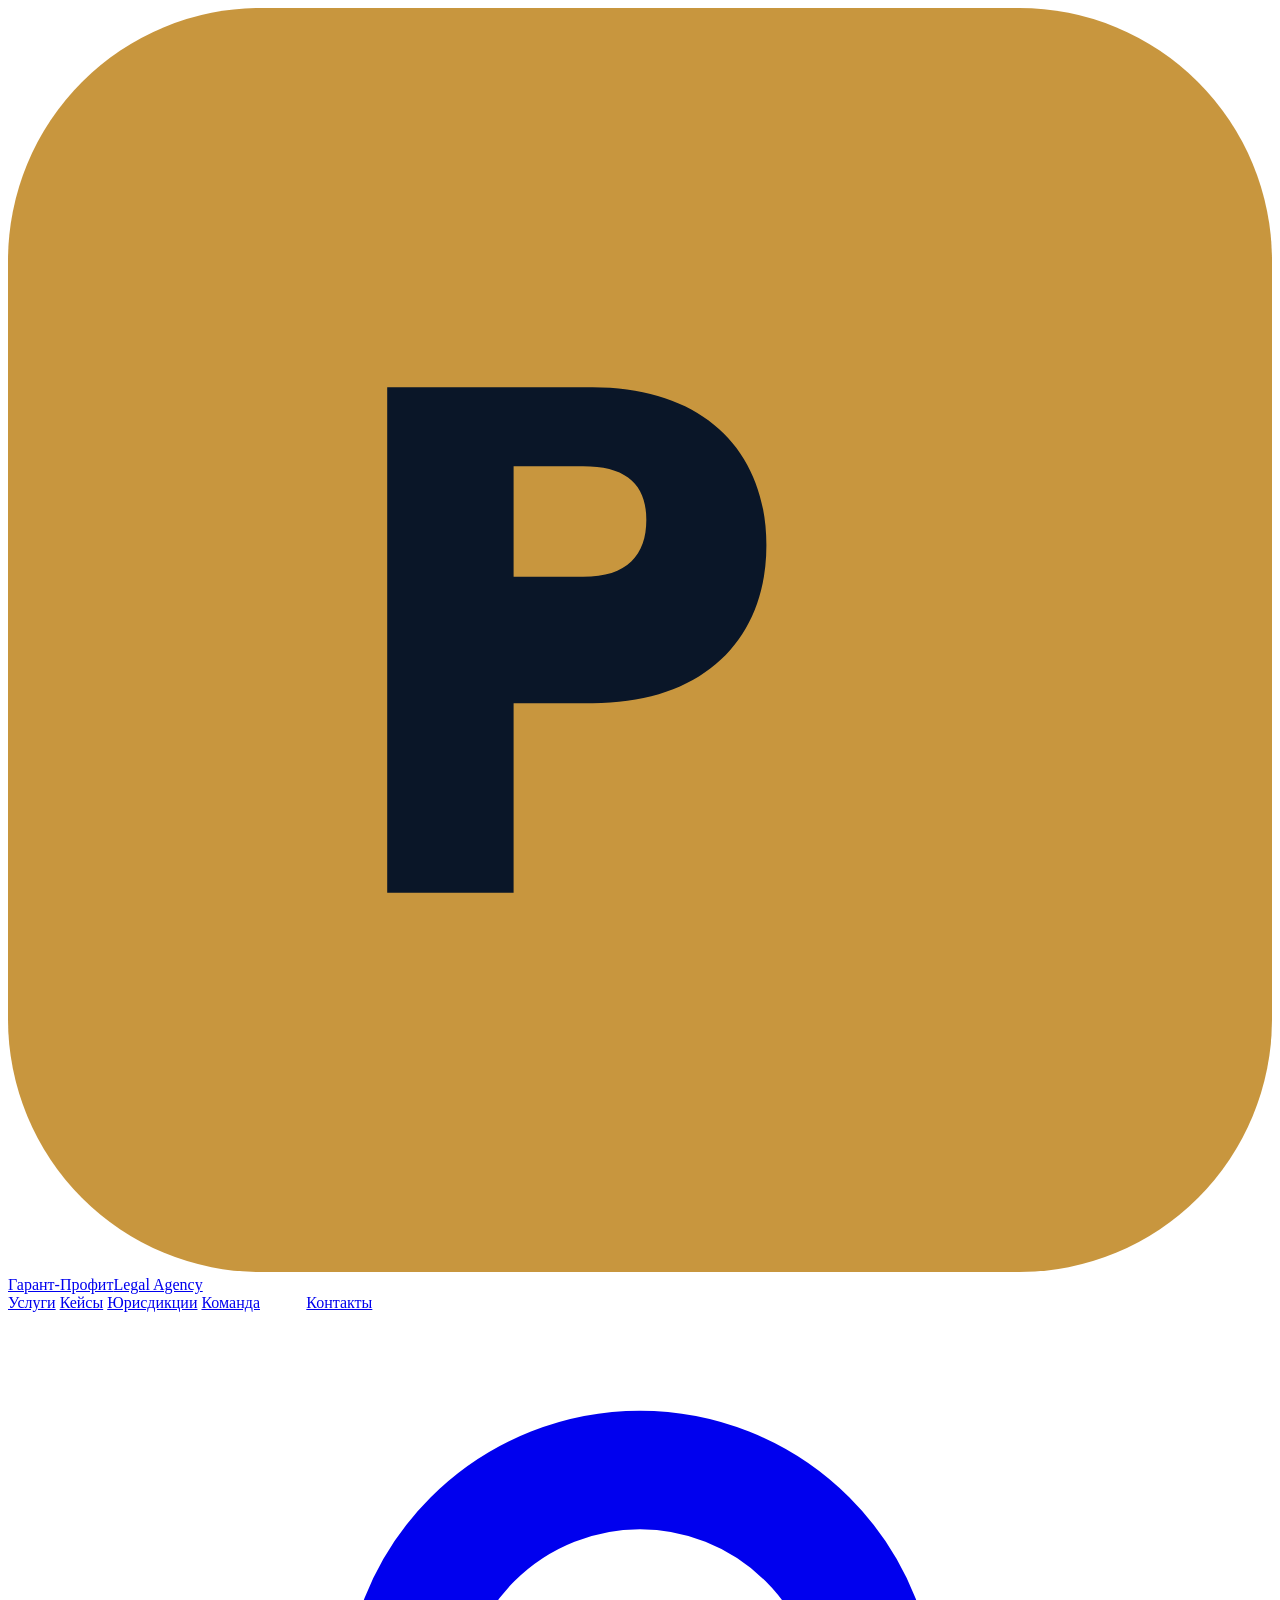
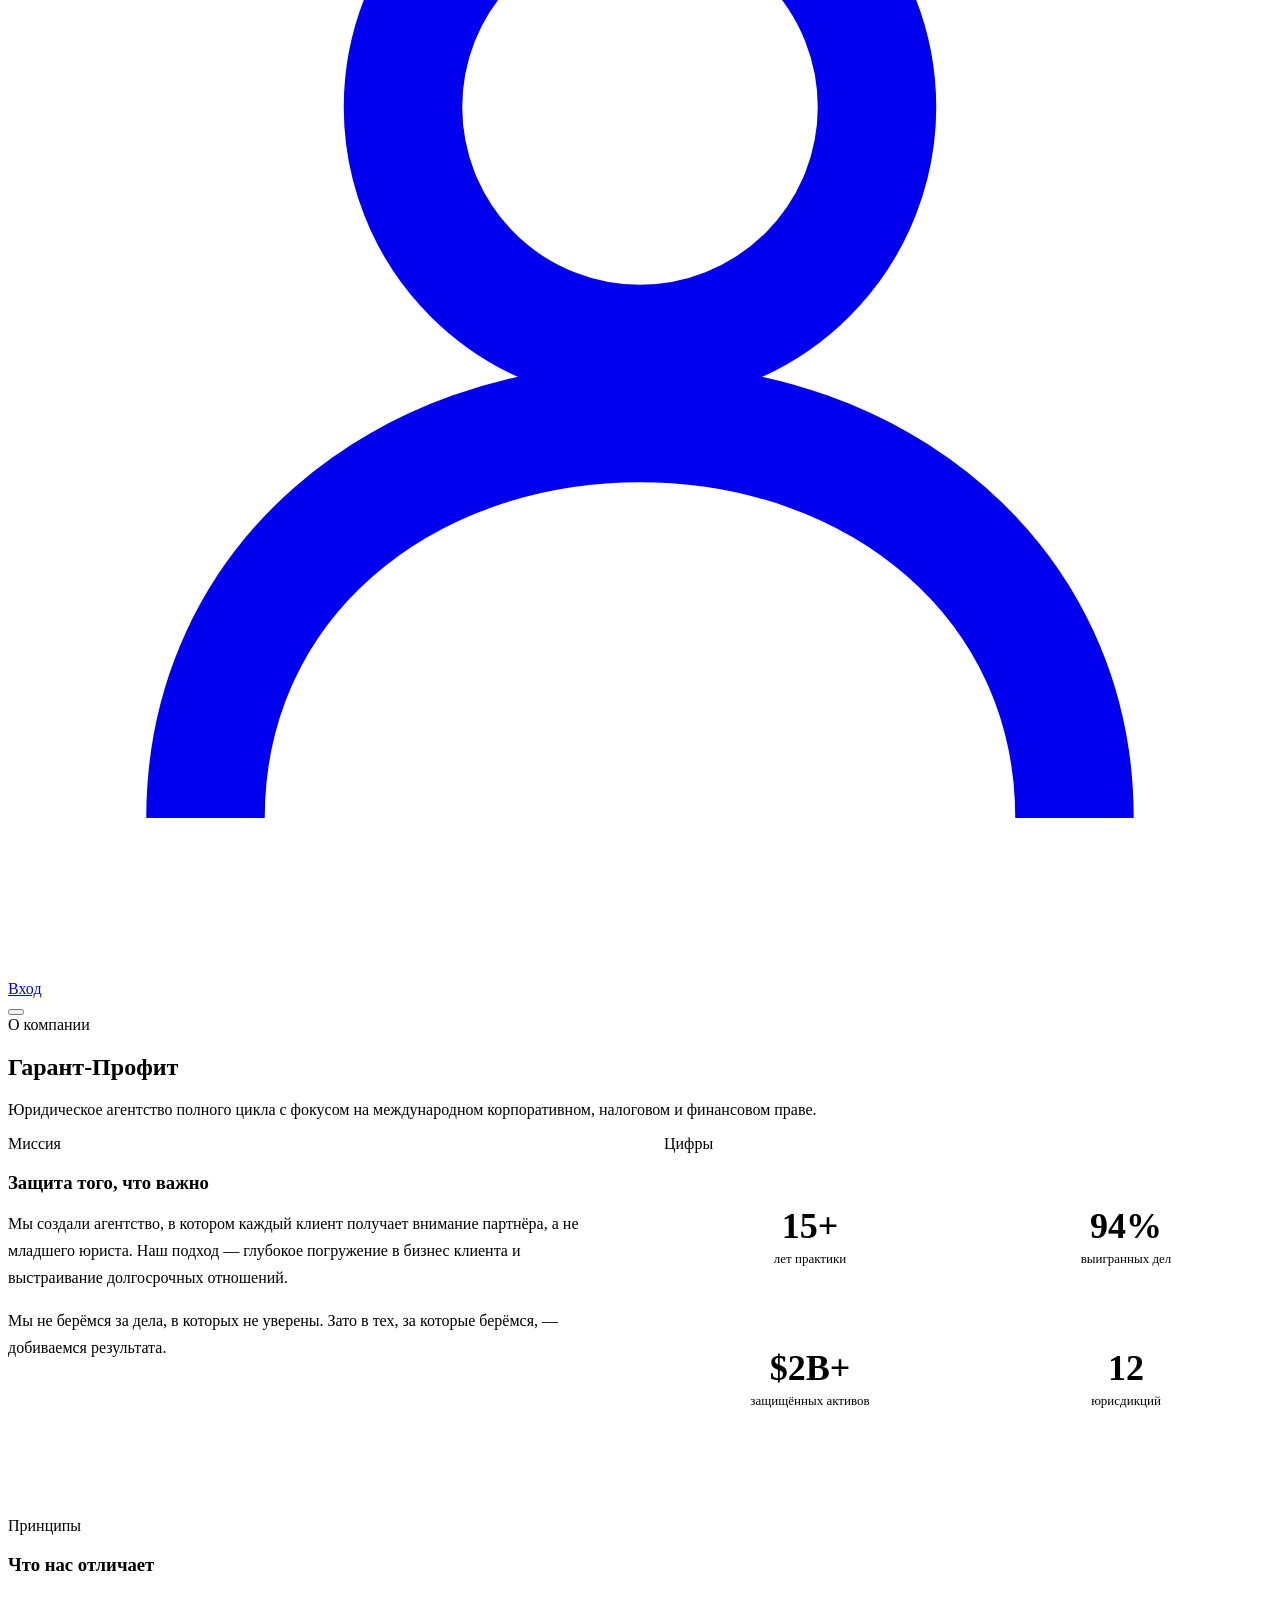
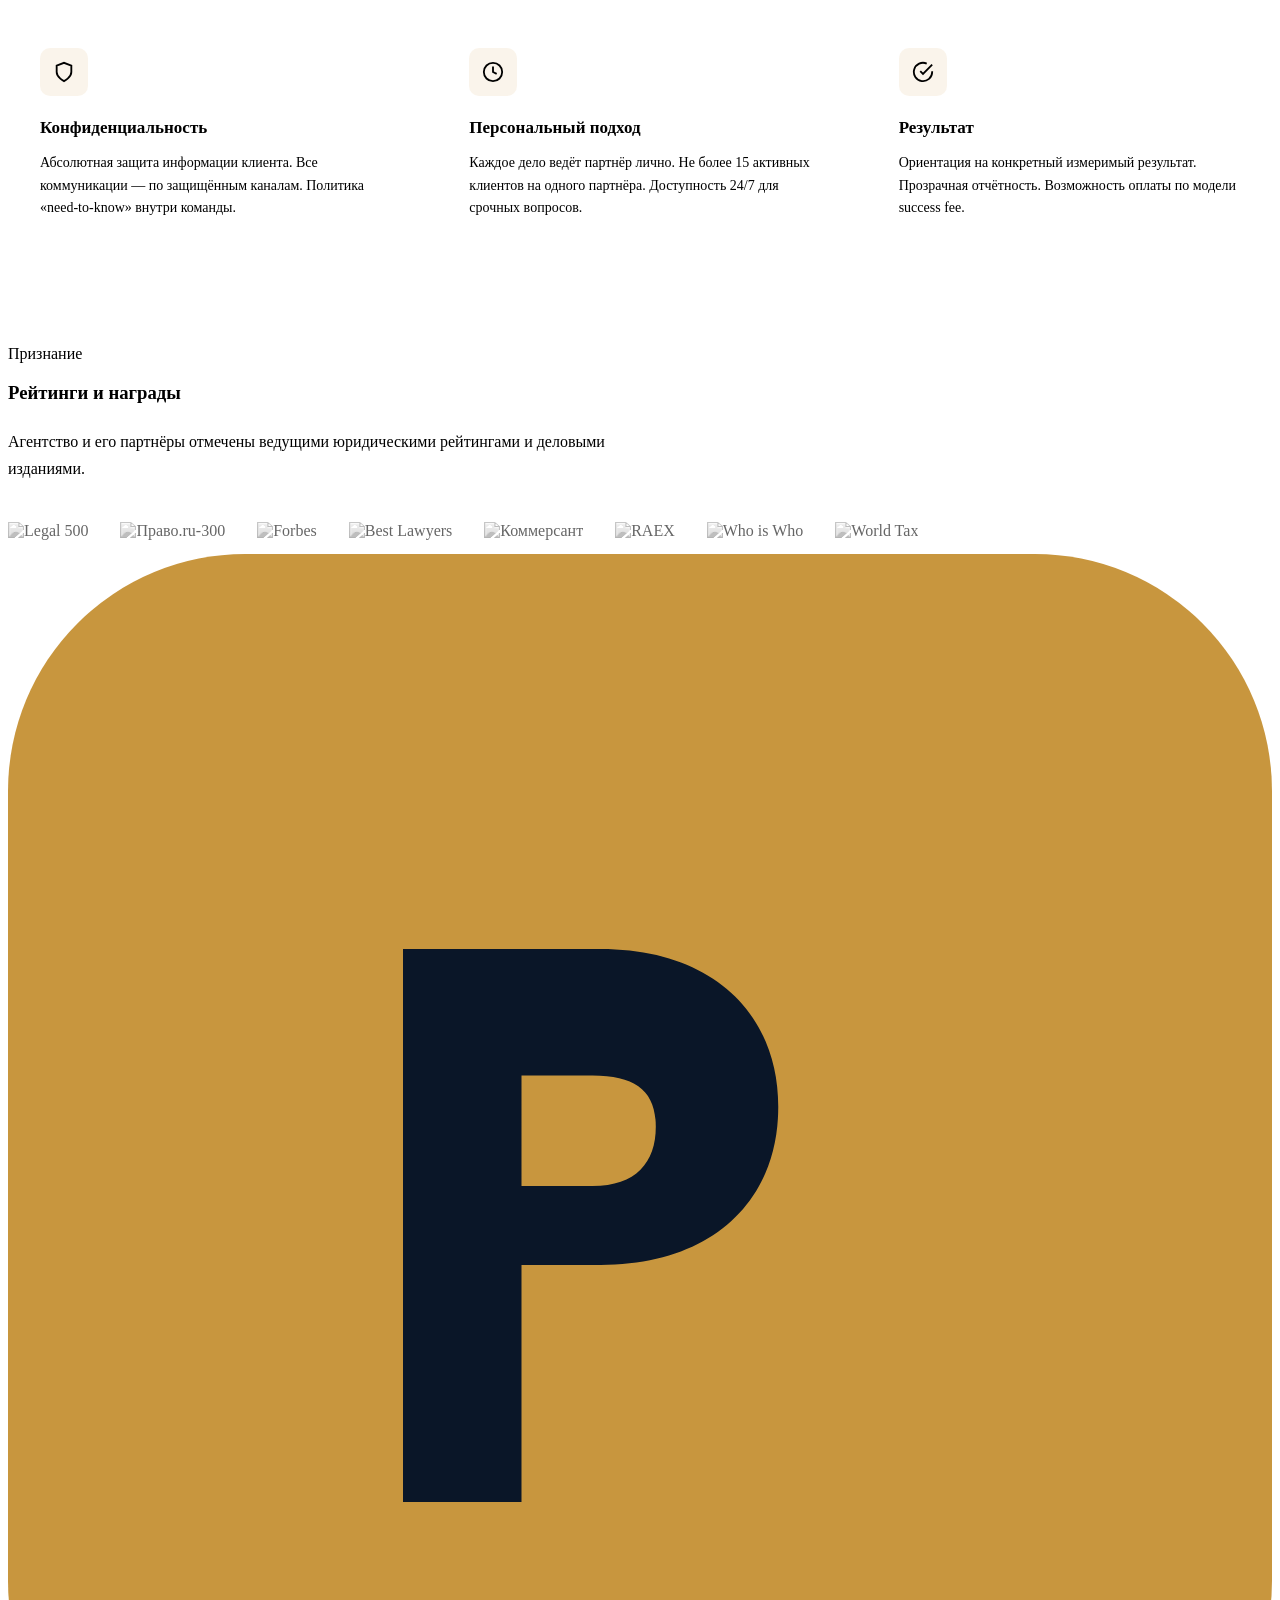
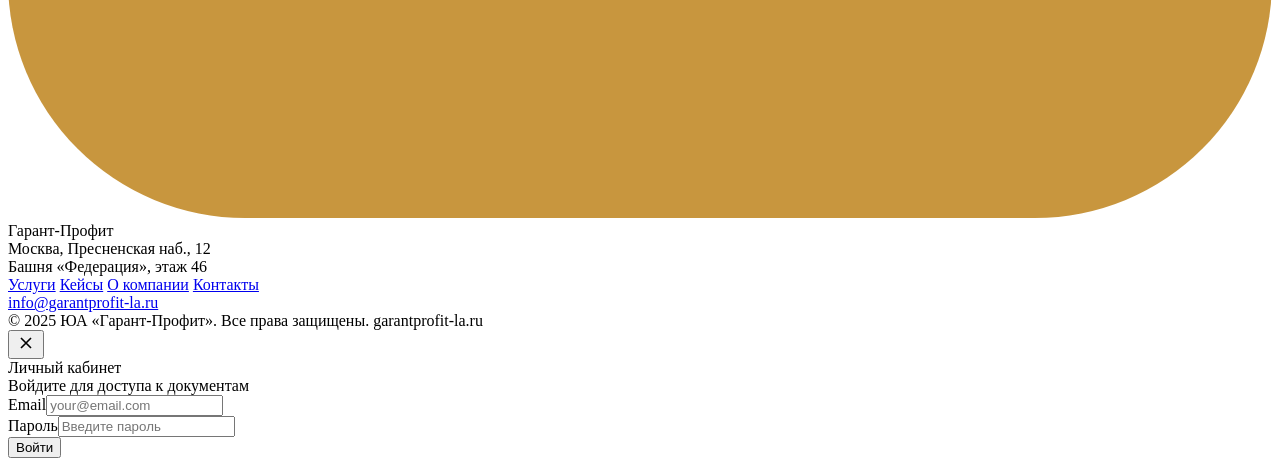
==== about.html @ 9d7a1194 "Add 7 website pages for Garant-Profit legal agency - home.html: landing page with hero, services, ca" ====
<!DOCTYPE html>
<html lang="ru">
<head>
<meta charset="UTF-8">
<meta name="viewport" content="width=device-width, initial-scale=1.0">
<title>О компании — Гарант-Профит</title>
<link rel="stylesheet" href="css/style.css">
</head>
<body>

<!-- ═══ NAVBAR ═══ -->
<nav class="navbar">
  <div class="navbar__inner">
    <a href="home.html" class="navbar__logo">
      <svg viewBox="0 0 40 40" fill="none"><rect width="40" height="40" rx="8" fill="#C8963E"/><path d="M12 28V12h6.5c3.5 0 5.5 2 5.5 5s-2 5-5.5 5H16v6h-4zm4-10h2.2c1.4 0 2-0.7 2-1.8s-0.6-1.7-2-1.7H16v3.5z" fill="#0A1628"/></svg>
      <span class="navbar__logo-text">Гарант-Профит<span class="navbar__logo-sub">Legal Agency</span></span>
    </a>
    <div class="navbar__menu">
      <a href="services.html" class="navbar__link">Услуги</a>
      <a href="cases.html" class="navbar__link">Кейсы</a>
      <a href="jurisdictions.html" class="navbar__link">Юрисдикции</a>
      <a href="team.html" class="navbar__link">Команда</a>
      <a href="about.html" class="navbar__link" style="color:#fff">О нас</a>
      <a href="contacts.html" class="navbar__link">Контакты</a>
    </div>
    <div class="navbar__actions">
      <a href="#" class="navbar__login"><svg viewBox="0 0 16 16" fill="none" stroke="currentColor" stroke-width="1.5"><circle cx="8" cy="5" r="3"/><path d="M2.5 14c0-3 2.5-5 5.5-5s5.5 2 5.5 5"/></svg>Вход</a>
    </div>
    <button class="navbar__burger" aria-label="Меню"><span></span><span></span><span></span></button>
  </div>
</nav>

<!-- ═══ PAGE HEADER ═══ -->
<section class="page-header">
  <div class="container">
    <div class="section__subtitle" style="color:var(--gold)">О компании</div>
    <h1>Гарант-Профит</h1>
    <p class="page-header__desc">Юридическое агентство полного цикла с фокусом на международном корпоративном, налоговом и финансовом праве.</p>
  </div>
</section>

<!-- ═══ ABOUT ═══ -->
<section class="section">
  <div class="container">

    <!-- Mission -->
    <div style="display:grid; grid-template-columns:1fr 1fr; gap:48px; margin-bottom:80px;">
      <div>
        <div class="section__subtitle">Миссия</div>
        <h3 style="margin-bottom:16px">Защита того, что важно</h3>
        <p style="color:var(--warm-gray); line-height:1.7; margin-bottom:16px">Мы создали агентство, в котором каждый клиент получает внимание партнёра, а не младшего юриста. Наш подход — глубокое погружение в бизнес клиента и выстраивание долгосрочных отношений.</p>
        <p style="color:var(--warm-gray); line-height:1.7">Мы не берёмся за дела, в которых не уверены. Зато в тех, за которые берёмся, — добиваемся результата.</p>
      </div>
      <div>
        <div class="section__subtitle">Цифры</div>
        <div style="display:grid; grid-template-columns:1fr 1fr; gap:24px; margin-top:24px;">
          <div style="background:var(--white); border:1px solid var(--light-gray); border-radius:12px; padding:28px; text-align:center;">
            <div style="font-size:36px; font-weight:600; color:var(--gold); margin-bottom:4px;">15+</div>
            <div style="font-size:13px; color:var(--warm-gray);">лет практики</div>
          </div>
          <div style="background:var(--white); border:1px solid var(--light-gray); border-radius:12px; padding:28px; text-align:center;">
            <div style="font-size:36px; font-weight:600; color:var(--gold); margin-bottom:4px;">94%</div>
            <div style="font-size:13px; color:var(--warm-gray);">выигранных дел</div>
          </div>
          <div style="background:var(--white); border:1px solid var(--light-gray); border-radius:12px; padding:28px; text-align:center;">
            <div style="font-size:36px; font-weight:600; color:var(--gold); margin-bottom:4px;">$2B+</div>
            <div style="font-size:13px; color:var(--warm-gray);">защищённых активов</div>
          </div>
          <div style="background:var(--white); border:1px solid var(--light-gray); border-radius:12px; padding:28px; text-align:center;">
            <div style="font-size:36px; font-weight:600; color:var(--gold); margin-bottom:4px;">12</div>
            <div style="font-size:13px; color:var(--warm-gray);">юрисдикций</div>
          </div>
        </div>
      </div>
    </div>

    <!-- Values -->
    <div style="margin-bottom:80px;">
      <div class="section__subtitle">Принципы</div>
      <h3 style="margin-bottom:40px">Что нас отличает</h3>
      <div style="display:grid; grid-template-columns:repeat(3,1fr); gap:24px;">
        <div style="background:var(--white); border:1px solid var(--light-gray); border-radius:12px; padding:32px;">
          <div style="width:48px; height:48px; background:rgba(200,150,62,.1); border-radius:10px; display:flex; align-items:center; justify-content:center; margin-bottom:20px; color:var(--gold);">
            <svg width="22" height="22" viewBox="0 0 24 24" fill="none" stroke="currentColor" stroke-width="2"><path d="M12 22s8-4 8-10V5l-8-3-8 3v7c0 6 8 10 8 10z"/></svg>
          </div>
          <h4 style="margin-bottom:8px; font-size:17px;">Конфиденциальность</h4>
          <p style="font-size:14px; color:var(--warm-gray); line-height:1.6;">Абсолютная защита информации клиента. Все коммуникации — по защищённым каналам. Политика «need-to-know» внутри команды.</p>
        </div>
        <div style="background:var(--white); border:1px solid var(--light-gray); border-radius:12px; padding:32px;">
          <div style="width:48px; height:48px; background:rgba(200,150,62,.1); border-radius:10px; display:flex; align-items:center; justify-content:center; margin-bottom:20px; color:var(--gold);">
            <svg width="22" height="22" viewBox="0 0 24 24" fill="none" stroke="currentColor" stroke-width="2"><circle cx="12" cy="12" r="10"/><path d="M12 6v6l4 2"/></svg>
          </div>
          <h4 style="margin-bottom:8px; font-size:17px;">Персональный подход</h4>
          <p style="font-size:14px; color:var(--warm-gray); line-height:1.6;">Каждое дело ведёт партнёр лично. Не более 15 активных клиентов на одного партнёра. Доступность 24/7 для срочных вопросов.</p>
        </div>
        <div style="background:var(--white); border:1px solid var(--light-gray); border-radius:12px; padding:32px;">
          <div style="width:48px; height:48px; background:rgba(200,150,62,.1); border-radius:10px; display:flex; align-items:center; justify-content:center; margin-bottom:20px; color:var(--gold);">
            <svg width="22" height="22" viewBox="0 0 24 24" fill="none" stroke="currentColor" stroke-width="2"><path d="M22 11.08V12a10 10 0 11-5.93-9.14"/><polyline points="22 4 12 14.01 9 11.01"/></svg>
          </div>
          <h4 style="margin-bottom:8px; font-size:17px;">Результат</h4>
          <p style="font-size:14px; color:var(--warm-gray); line-height:1.6;">Ориентация на конкретный измеримый результат. Прозрачная отчётность. Возможность оплаты по модели success fee.</p>
        </div>
      </div>
    </div>

    <!-- Ratings -->
    <div>
      <div class="section__subtitle">Признание</div>
      <h3 style="margin-bottom:24px">Рейтинги и награды</h3>
      <p style="color:var(--warm-gray); line-height:1.7; max-width:640px; margin-bottom:40px;">Агентство и его партнёры отмечены ведущими юридическими рейтингами и деловыми изданиями.</p>
      <div style="display:flex; flex-wrap:wrap; gap:32px; align-items:center; opacity:.6;">
        <img src="assets/logos/legal500.svg" alt="Legal 500" style="height:32px; filter:grayscale(100%);">
        <img src="assets/logos/pravo300.svg" alt="Право.ru-300" style="height:32px; filter:grayscale(100%);">
        <img src="assets/logos/forbes.svg" alt="Forbes" style="height:32px; filter:grayscale(100%);">
        <img src="assets/logos/best-lawyers.svg" alt="Best Lawyers" style="height:32px; filter:grayscale(100%);">
        <img src="assets/logos/kommersant.svg" alt="Коммерсант" style="height:32px; filter:grayscale(100%);">
        <img src="assets/logos/raex.svg" alt="RAEX" style="height:32px; filter:grayscale(100%);">
        <img src="assets/logos/who-is-who.svg" alt="Who is Who" style="height:32px; filter:grayscale(100%);">
        <img src="assets/logos/world-tax.svg" alt="World Tax" style="height:32px; filter:grayscale(100%);">
      </div>
    </div>

  </div>
</section>

<!-- ═══ FOOTER ═══ -->
<footer class="footer">
  <div class="container">
    <div class="footer__inner">
      <div class="footer__brand">
        <div class="footer__logo">
          <svg viewBox="0 0 32 32" fill="none"><rect width="32" height="32" rx="6" fill="#C8963E"/><path d="M10 24V10h5c2.8 0 4.5 1.6 4.5 4s-1.7 4-4.5 4H13v6h-3zm3-8h1.8c1.1 0 1.6-.6 1.6-1.5s-.5-1.3-1.6-1.3H13v2.8z" fill="#0A1628"/></svg>
          <span class="footer__logo-name">Гарант-Профит</span>
        </div>
        <div class="footer__address">Москва, Пресненская наб., 12<br>Башня «Федерация», этаж 46</div>
      </div>
      <div class="footer__links">
        <a href="services.html" class="footer__link">Услуги</a>
        <a href="cases.html" class="footer__link">Кейсы</a>
        <a href="about.html" class="footer__link">О компании</a>
        <a href="contacts.html" class="footer__link">Контакты</a>
      </div>
      <div class="footer__contacts">
        <a href="mailto:info@garantprofit-la.ru" class="footer__email">info@garantprofit-la.ru</a>
      </div>
    </div>
    <div class="footer__bottom">
      <span>&copy; 2025 ЮА «Гарант-Профит». Все права защищены.</span>
      <span>garantprofit-la.ru</span>
    </div>
  </div>
</footer>

<div class="modal-overlay">
  <div class="modal" style="position:relative">
    <button class="modal__close" aria-label="Закрыть"><svg width="20" height="20" viewBox="0 0 24 24" fill="none" stroke="currentColor" stroke-width="2"><path d="M18 6L6 18M6 6l12 12"/></svg></button>
    <div class="modal__title">Личный кабинет</div>
    <div class="modal__subtitle">Войдите для доступа к документам</div>
    <form>
      <div class="modal__field"><label class="modal__label">Email</label><input type="email" class="modal__input" placeholder="your@email.com"></div>
      <div class="modal__field"><label class="modal__label">Пароль</label><input type="password" class="modal__input" placeholder="Введите пароль"></div>
      <button type="submit" class="btn btn--primary modal__submit">Войти</button>
    </form>
  </div>
</div>

<script src="js/main.js"></script>
</body>
</html>
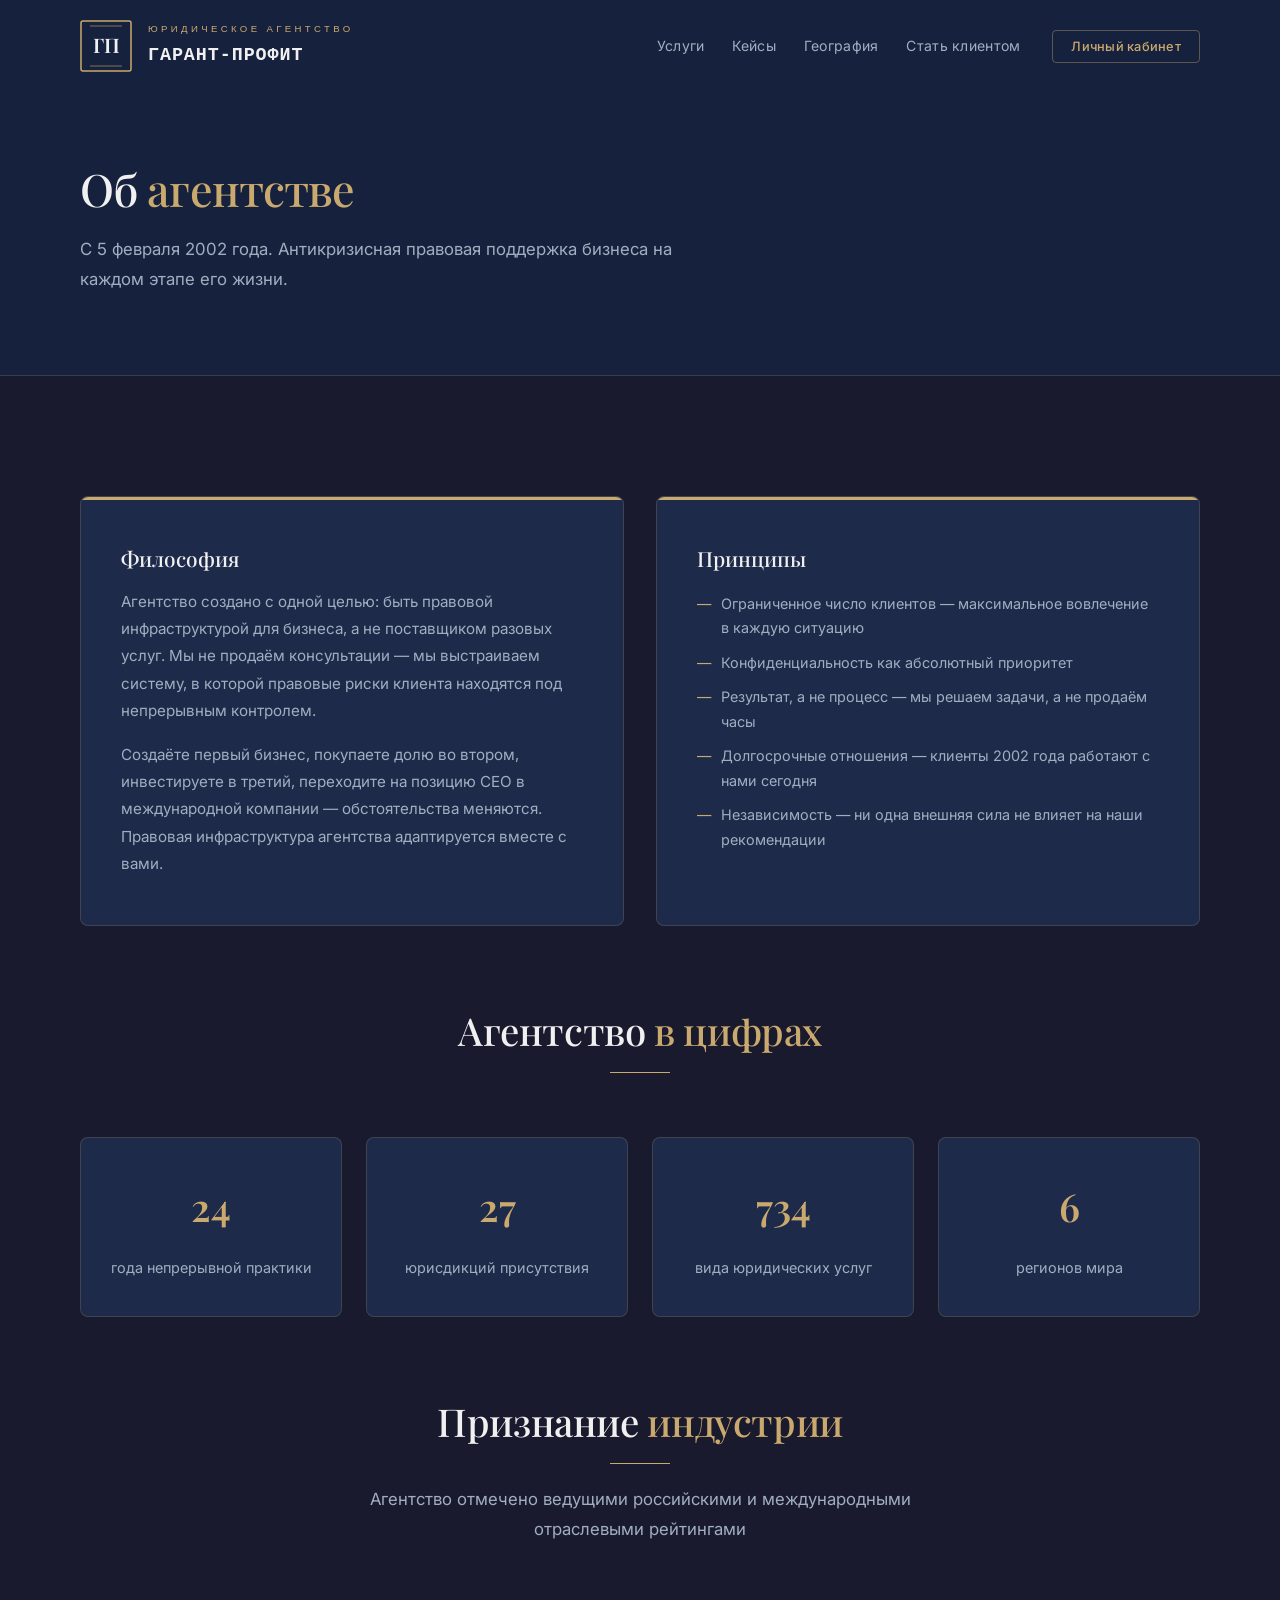
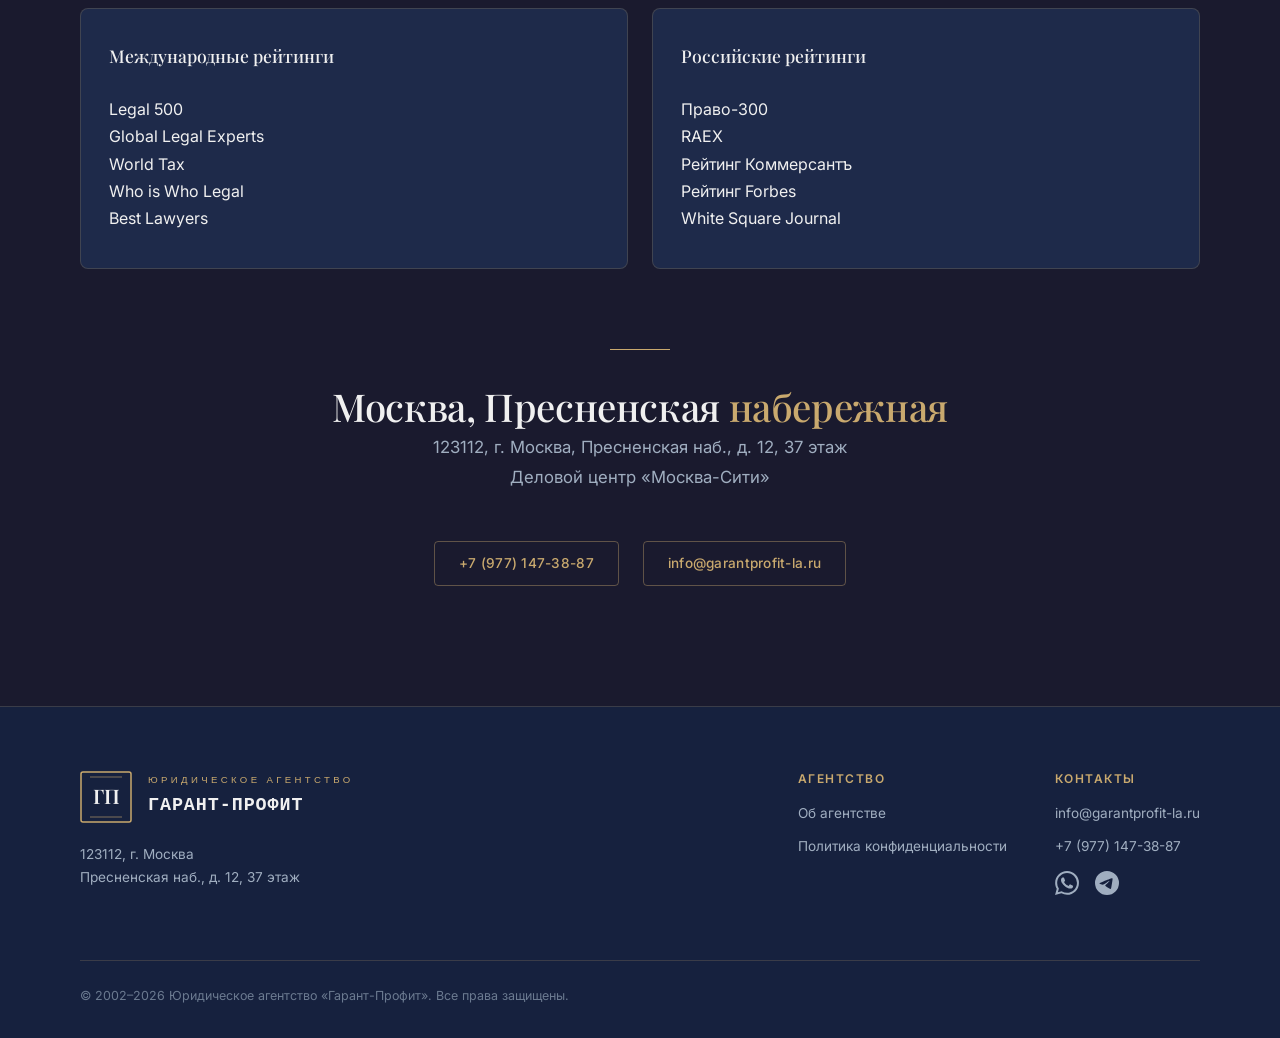
==== commit 86acb078: "feat: create Garant-Profit legal agency premium website Full multi-page static website (HTML/CSS/JS)" ====
--- a/about.html
+++ b/about.html
@@ -1,169 +1,145 @@
 <!DOCTYPE html>
 <html lang="ru">
 <head>
-<meta charset="UTF-8">
-<meta name="viewport" content="width=device-width, initial-scale=1.0">
-<title>О компании — Гарант-Профит</title>
-<link rel="stylesheet" href="css/style.css">
+  <meta charset="UTF-8">
+  <meta name="viewport" content="width=device-width, initial-scale=1.0">
+  <title>Об агентстве — Гарант-Профит</title>
+  <meta name="description" content="Юридическое агентство Гарант-Профит. С 2002 года — антикризисная правовая поддержка бизнеса в 27 юрисдикциях мира.">
+  <link rel="stylesheet" href="css/styles.css">
+  <link rel="preconnect" href="https://fonts.googleapis.com">
+  <link href="https://fonts.googleapis.com/css2?family=Playfair+Display:wght@400;500;600;700&family=Inter:wght@300;400;500;600&display=swap" rel="stylesheet">
 </head>
 <body>
+  <header class="header">
+    <div class="header-inner">
+      <a href="index.html" class="logo">
+        <svg class="logo-mark" viewBox="0 0 52 52" fill="none"><rect x="1" y="1" width="50" height="50" rx="2" stroke="#c9a96e" stroke-width="1.5" fill="none"/><line x1="10" y1="6" x2="42" y2="6" stroke="#c9a96e" stroke-width="1" opacity="0.6"/><line x1="10" y1="46" x2="42" y2="46" stroke="#c9a96e" stroke-width="1" opacity="0.6"/><text x="26" y="33" text-anchor="middle" font-family="'Playfair Display', Georgia, serif" font-size="20" font-weight="600" fill="#f0f0f0">ГП</text></svg>
+        <div class="logo-text"><span class="logo-text-top">Юридическое агентство</span><span class="logo-text-bottom">Гарант-Профит</span></div>
+      </a>
+      <nav class="nav">
+        <div class="nav-links">
+          <a href="services.html" class="nav-link">Услуги</a>
+          <a href="cases.html" class="nav-link">Кейсы</a>
+          <a href="jurisdictions.html" class="nav-link">География</a>
+          <a href="admission.html" class="nav-link">Стать клиентом</a>
+        </div>
+        <button class="btn btn-outline btn-sm" onclick="window.location='index.html'">Личный кабинет</button>
+        <button class="burger" aria-label="Меню"><span></span><span></span><span></span></button>
+      </nav>
+    </div>
+  </header>
 
-<!-- ═══ NAVBAR ═══ -->
-<nav class="navbar">
-  <div class="navbar__inner">
-    <a href="home.html" class="navbar__logo">
-      <svg viewBox="0 0 40 40" fill="none"><rect width="40" height="40" rx="8" fill="#C8963E"/><path d="M12 28V12h6.5c3.5 0 5.5 2 5.5 5s-2 5-5.5 5H16v6h-4zm4-10h2.2c1.4 0 2-0.7 2-1.8s-0.6-1.7-2-1.7H16v3.5z" fill="#0A1628"/></svg>
-      <span class="navbar__logo-text">Гарант-Профит<span class="navbar__logo-sub">Legal Agency</span></span>
-    </a>
-    <div class="navbar__menu">
-      <a href="services.html" class="navbar__link">Услуги</a>
-      <a href="cases.html" class="navbar__link">Кейсы</a>
-      <a href="jurisdictions.html" class="navbar__link">Юрисдикции</a>
-      <a href="team.html" class="navbar__link">Команда</a>
-      <a href="about.html" class="navbar__link" style="color:#fff">О нас</a>
-      <a href="contacts.html" class="navbar__link">Контакты</a>
+  <section class="page-hero">
+    <div class="container">
+      <h1>Об <span class="gold-text">агентстве</span></h1>
+      <p class="section-subtitle">С 5 февраля 2002 года. Антикризисная правовая поддержка бизнеса на каждом этапе его жизни.</p>
     </div>
-    <div class="navbar__actions">
-      <a href="#" class="navbar__login"><svg viewBox="0 0 16 16" fill="none" stroke="currentColor" stroke-width="1.5"><circle cx="8" cy="5" r="3"/><path d="M2.5 14c0-3 2.5-5 5.5-5s5.5 2 5.5 5"/></svg>Вход</a>
-    </div>
-    <button class="navbar__burger" aria-label="Меню"><span></span><span></span><span></span></button>
-  </div>
-</nav>
+  </section>
 
-<!-- ═══ PAGE HEADER ═══ -->
-<section class="page-header">
-  <div class="container">
-    <div class="section__subtitle" style="color:var(--gold)">О компании</div>
-    <h1>Гарант-Профит</h1>
-    <p class="page-header__desc">Юридическое агентство полного цикла с фокусом на международном корпоративном, налоговом и финансовом праве.</p>
-  </div>
-</section>
+  <section class="section">
+    <div class="container">
 
-<!-- ═══ ABOUT ═══ -->
-<section class="section">
-  <div class="container">
-
-    <!-- Mission -->
-    <div style="display:grid; grid-template-columns:1fr 1fr; gap:48px; margin-bottom:80px;">
-      <div>
-        <div class="section__subtitle">Миссия</div>
-        <h3 style="margin-bottom:16px">Защита того, что важно</h3>
-        <p style="color:var(--warm-gray); line-height:1.7; margin-bottom:16px">Мы создали агентство, в котором каждый клиент получает внимание партнёра, а не младшего юриста. Наш подход — глубокое погружение в бизнес клиента и выстраивание долгосрочных отношений.</p>
-        <p style="color:var(--warm-gray); line-height:1.7">Мы не берёмся за дела, в которых не уверены. Зато в тех, за которые берёмся, — добиваемся результата.</p>
-      </div>
-      <div>
-        <div class="section__subtitle">Цифры</div>
-        <div style="display:grid; grid-template-columns:1fr 1fr; gap:24px; margin-top:24px;">
-          <div style="background:var(--white); border:1px solid var(--light-gray); border-radius:12px; padding:28px; text-align:center;">
-            <div style="font-size:36px; font-weight:600; color:var(--gold); margin-bottom:4px;">15+</div>
-            <div style="font-size:13px; color:var(--warm-gray);">лет практики</div>
-          </div>
-          <div style="background:var(--white); border:1px solid var(--light-gray); border-radius:12px; padding:28px; text-align:center;">
-            <div style="font-size:36px; font-weight:600; color:var(--gold); margin-bottom:4px;">94%</div>
-            <div style="font-size:13px; color:var(--warm-gray);">выигранных дел</div>
-          </div>
-          <div style="background:var(--white); border:1px solid var(--light-gray); border-radius:12px; padding:28px; text-align:center;">
-            <div style="font-size:36px; font-weight:600; color:var(--gold); margin-bottom:4px;">$2B+</div>
-            <div style="font-size:13px; color:var(--warm-gray);">защищённых активов</div>
-          </div>
-          <div style="background:var(--white); border:1px solid var(--light-gray); border-radius:12px; padding:28px; text-align:center;">
-            <div style="font-size:36px; font-weight:600; color:var(--gold); margin-bottom:4px;">12</div>
-            <div style="font-size:13px; color:var(--warm-gray);">юрисдикций</div>
+      <div class="audience-grid fade-in" style="margin-bottom: 80px;">
+        <div class="audience-card">
+          <h3>Философия</h3>
+          <p>Агентство создано с одной целью: быть правовой инфраструктурой для бизнеса, а не поставщиком разовых услуг. Мы не продаём консультации — мы выстраиваем систему, в которой правовые риски клиента находятся под непрерывным контролем.</p>
+          <p style="margin-top: 16px;">Создаёте первый бизнес, покупаете долю во втором, инвестируете в третий, переходите на позицию CEO в международной компании — обстоятельства меняются. Правовая инфраструктура агентства адаптируется вместе с вами.</p>
+        </div>
+        <div class="audience-card">
+          <h3>Принципы</h3>
+          <div class="pain-list">
+            <div class="pain-item">Ограниченное число клиентов — максимальное вовлечение в каждую ситуацию</div>
+            <div class="pain-item">Конфиденциальность как абсолютный приоритет</div>
+            <div class="pain-item">Результат, а не процесс — мы решаем задачи, а не продаём часы</div>
+            <div class="pain-item">Долгосрочные отношения — клиенты 2002 года работают с нами сегодня</div>
+            <div class="pain-item">Независимость — ни одна внешняя сила не влияет на наши рекомендации</div>
           </div>
         </div>
       </div>
-    </div>
 
-    <!-- Values -->
-    <div style="margin-bottom:80px;">
-      <div class="section__subtitle">Принципы</div>
-      <h3 style="margin-bottom:40px">Что нас отличает</h3>
-      <div style="display:grid; grid-template-columns:repeat(3,1fr); gap:24px;">
-        <div style="background:var(--white); border:1px solid var(--light-gray); border-radius:12px; padding:32px;">
-          <div style="width:48px; height:48px; background:rgba(200,150,62,.1); border-radius:10px; display:flex; align-items:center; justify-content:center; margin-bottom:20px; color:var(--gold);">
-            <svg width="22" height="22" viewBox="0 0 24 24" fill="none" stroke="currentColor" stroke-width="2"><path d="M12 22s8-4 8-10V5l-8-3-8 3v7c0 6 8 10 8 10z"/></svg>
-          </div>
-          <h4 style="margin-bottom:8px; font-size:17px;">Конфиденциальность</h4>
-          <p style="font-size:14px; color:var(--warm-gray); line-height:1.6;">Абсолютная защита информации клиента. Все коммуникации — по защищённым каналам. Политика «need-to-know» внутри команды.</p>
+      <div class="section-header text-center fade-in">
+        <h2>Агентство <span class="gold-text">в цифрах</span></h2>
+        <div class="gold-line"></div>
+      </div>
+
+      <div class="cards-grid fade-in" style="margin-bottom: 80px;">
+        <div class="service-card" style="text-align: center;">
+          <div style="font-family: var(--font-heading); font-size: 2.4rem; color: var(--gold); font-weight: 600;">24</div>
+          <p>года непрерывной практики</p>
         </div>
-        <div style="background:var(--white); border:1px solid var(--light-gray); border-radius:12px; padding:32px;">
-          <div style="width:48px; height:48px; background:rgba(200,150,62,.1); border-radius:10px; display:flex; align-items:center; justify-content:center; margin-bottom:20px; color:var(--gold);">
-            <svg width="22" height="22" viewBox="0 0 24 24" fill="none" stroke="currentColor" stroke-width="2"><circle cx="12" cy="12" r="10"/><path d="M12 6v6l4 2"/></svg>
-          </div>
-          <h4 style="margin-bottom:8px; font-size:17px;">Персональный подход</h4>
-          <p style="font-size:14px; color:var(--warm-gray); line-height:1.6;">Каждое дело ведёт партнёр лично. Не более 15 активных клиентов на одного партнёра. Доступность 24/7 для срочных вопросов.</p>
+        <div class="service-card" style="text-align: center;">
+          <div style="font-family: var(--font-heading); font-size: 2.4rem; color: var(--gold); font-weight: 600;">27</div>
+          <p>юрисдикций присутствия</p>
         </div>
-        <div style="background:var(--white); border:1px solid var(--light-gray); border-radius:12px; padding:32px;">
-          <div style="width:48px; height:48px; background:rgba(200,150,62,.1); border-radius:10px; display:flex; align-items:center; justify-content:center; margin-bottom:20px; color:var(--gold);">
-            <svg width="22" height="22" viewBox="0 0 24 24" fill="none" stroke="currentColor" stroke-width="2"><path d="M22 11.08V12a10 10 0 11-5.93-9.14"/><polyline points="22 4 12 14.01 9 11.01"/></svg>
-          </div>
-          <h4 style="margin-bottom:8px; font-size:17px;">Результат</h4>
-          <p style="font-size:14px; color:var(--warm-gray); line-height:1.6;">Ориентация на конкретный измеримый результат. Прозрачная отчётность. Возможность оплаты по модели success fee.</p>
+        <div class="service-card" style="text-align: center;">
+          <div style="font-family: var(--font-heading); font-size: 2.4rem; color: var(--gold); font-weight: 600;">734</div>
+          <p>вида юридических услуг</p>
+        </div>
+        <div class="service-card" style="text-align: center;">
+          <div style="font-family: var(--font-heading); font-size: 2.4rem; color: var(--gold); font-weight: 600;">6</div>
+          <p>регионов мира</p>
         </div>
       </div>
+
+      <div class="section-header text-center fade-in">
+        <h2>Признание <span class="gold-text">индустрии</span></h2>
+        <div class="gold-line"></div>
+        <p class="section-subtitle" style="margin: 0 auto;">Агентство отмечено ведущими российскими и международными отраслевыми рейтингами</p>
+      </div>
+
+      <div class="cards-grid cards-grid-2 fade-in">
+        <div class="service-card">
+          <h3>Международные рейтинги</h3>
+          <div class="pain-list" style="margin-top: 12px;">
+            <div class="pain-item">Legal 500</div>
+            <div class="pain-item">Global Legal Experts</div>
+            <div class="pain-item">World Tax</div>
+            <div class="pain-item">Who is Who Legal</div>
+            <div class="pain-item">Best Lawyers</div>
+          </div>
+        </div>
+        <div class="service-card">
+          <h3>Российские рейтинги</h3>
+          <div class="pain-list" style="margin-top: 12px;">
+            <div class="pain-item">Право-300</div>
+            <div class="pain-item">RAEX</div>
+            <div class="pain-item">Рейтинг Коммерсантъ</div>
+            <div class="pain-item">Рейтинг Forbes</div>
+            <div class="pain-item">White Square Journal</div>
+          </div>
+        </div>
+      </div>
+
+      <div class="admission-highlight fade-in" style="margin-top: 80px;">
+        <div class="gold-line"></div>
+        <h2>Москва, Пресненская <span class="gold-text">набережная</span></h2>
+        <p>123112, г. Москва, Пресненская наб., д. 12, 37 этаж<br>Деловой центр «Москва-Сити»</p>
+        <div style="display: flex; justify-content: center; gap: 24px; margin-top: 24px;">
+          <a href="tel:+79771473887" class="btn btn-outline">+7 (977) 147-38-87</a>
+          <a href="mailto:info@garantprofit-la.ru" class="btn btn-outline">info@garantprofit-la.ru</a>
+        </div>
+      </div>
+
     </div>
+  </section>
 
-    <!-- Ratings -->
-    <div>
-      <div class="section__subtitle">Признание</div>
-      <h3 style="margin-bottom:24px">Рейтинги и награды</h3>
-      <p style="color:var(--warm-gray); line-height:1.7; max-width:640px; margin-bottom:40px;">Агентство и его партнёры отмечены ведущими юридическими рейтингами и деловыми изданиями.</p>
-      <div style="display:flex; flex-wrap:wrap; gap:32px; align-items:center; opacity:.6;">
-        <img src="assets/logos/legal500.svg" alt="Legal 500" style="height:32px; filter:grayscale(100%);">
-        <img src="assets/logos/pravo300.svg" alt="Право.ru-300" style="height:32px; filter:grayscale(100%);">
-        <img src="assets/logos/forbes.svg" alt="Forbes" style="height:32px; filter:grayscale(100%);">
-        <img src="assets/logos/best-lawyers.svg" alt="Best Lawyers" style="height:32px; filter:grayscale(100%);">
-        <img src="assets/logos/kommersant.svg" alt="Коммерсант" style="height:32px; filter:grayscale(100%);">
-        <img src="assets/logos/raex.svg" alt="RAEX" style="height:32px; filter:grayscale(100%);">
-        <img src="assets/logos/who-is-who.svg" alt="Who is Who" style="height:32px; filter:grayscale(100%);">
-        <img src="assets/logos/world-tax.svg" alt="World Tax" style="height:32px; filter:grayscale(100%);">
+  <footer class="footer">
+    <div class="container">
+      <div class="footer-inner">
+        <div class="footer-info">
+          <a href="index.html" class="logo"><svg class="logo-mark" width="40" height="40" viewBox="0 0 52 52" fill="none"><rect x="1" y="1" width="50" height="50" rx="2" stroke="#c9a96e" stroke-width="1.5" fill="none"/><line x1="10" y1="6" x2="42" y2="6" stroke="#c9a96e" stroke-width="1" opacity="0.6"/><line x1="10" y1="46" x2="42" y2="46" stroke="#c9a96e" stroke-width="1" opacity="0.6"/><text x="26" y="33" text-anchor="middle" font-family="'Playfair Display', Georgia, serif" font-size="20" font-weight="600" fill="#f0f0f0">ГП</text></svg><div class="logo-text"><span class="logo-text-top">Юридическое агентство</span><span class="logo-text-bottom">Гарант-Профит</span></div></a>
+          <p style="margin-top:20px;">123112, г. Москва<br>Пресненская наб., д. 12, 37 этаж</p>
+        </div>
+        <div class="footer-nav">
+          <div class="footer-nav-col"><h4>Агентство</h4><a href="about.html">Об агентстве</a><a href="privacy.html">Политика конфиденциальности</a></div>
+          <div class="footer-nav-col"><h4>Контакты</h4><a href="mailto:info@garantprofit-la.ru">info@garantprofit-la.ru</a><a href="tel:+79771473887">+7 (977) 147-38-87</a>
+            <div style="display:flex;gap:16px;margin-top:12px;"><a href="https://wa.me/79771473887" target="_blank" rel="noopener" style="color:var(--text-secondary);"><svg width="24" height="24" viewBox="0 0 24 24" fill="currentColor"><path d="M17.472 14.382c-.297-.149-1.758-.867-2.03-.967-.273-.099-.471-.148-.67.15-.197.297-.767.966-.94 1.164-.173.199-.347.223-.644.075-.297-.15-1.255-.463-2.39-1.475-.883-.788-1.48-1.761-1.653-2.059-.173-.297-.018-.458.13-.606.134-.133.298-.347.446-.52.149-.174.198-.298.298-.497.099-.198.05-.371-.025-.52-.075-.149-.669-1.612-.916-2.207-.242-.579-.487-.5-.669-.51-.173-.008-.371-.01-.57-.01-.198 0-.52.074-.792.372-.272.297-1.04 1.016-1.04 2.479 0 1.462 1.065 2.875 1.213 3.074.149.198 2.096 3.2 5.077 4.487.709.306 1.262.489 1.694.625.712.227 1.36.195 1.871.118.571-.085 1.758-.719 2.006-1.413.248-.694.248-1.289.173-1.413-.074-.124-.272-.198-.57-.347m-5.421 7.403h-.004a9.87 9.87 0 01-5.031-1.378l-.361-.214-3.741.982.998-3.648-.235-.374a9.86 9.86 0 01-1.51-5.26c.001-5.45 4.436-9.884 9.888-9.884 2.64 0 5.122 1.03 6.988 2.898a9.825 9.825 0 012.893 6.994c-.003 5.45-4.437 9.884-9.885 9.884m8.413-18.297A11.815 11.815 0 0012.05 0C5.495 0 .16 5.335.157 11.892c0 2.096.547 4.142 1.588 5.945L.057 24l6.305-1.654a11.882 11.882 0 005.683 1.448h.005c6.554 0 11.89-5.335 11.893-11.893a11.821 11.821 0 00-3.48-8.413z"/></svg></a><a href="https://t.me/garantprofit_la" target="_blank" rel="noopener" style="color:var(--text-secondary);"><svg width="24" height="24" viewBox="0 0 24 24" fill="currentColor"><path d="M11.944 0A12 12 0 000 12a12 12 0 0012 12 12 12 0 0012-12A12 12 0 0012 0a12 12 0 00-.056 0zm4.962 7.224c.1-.002.321.023.465.14a.506.506 0 01.171.325c.016.093.036.306.02.472-.18 1.898-.962 6.502-1.36 8.627-.168.9-.499 1.201-.82 1.23-.696.065-1.225-.46-1.9-.902-1.056-.693-1.653-1.124-2.678-1.8-1.185-.78-.417-1.21.258-1.91.177-.184 3.247-2.977 3.307-3.23.007-.032.014-.15-.056-.212s-.174-.041-.249-.024c-.106.024-1.793 1.14-5.061 3.345-.479.33-.913.49-1.302.48-.428-.008-1.252-.241-1.865-.44-.752-.245-1.349-.374-1.297-.789.027-.216.325-.437.893-.663 3.498-1.524 5.83-2.529 6.998-3.014 3.332-1.386 4.025-1.627 4.476-1.635z"/></svg></a></div>
+          </div>
+        </div>
       </div>
+      <div class="footer-bottom"><span class="footer-copyright">© 2002–2026 Юридическое агентство «Гарант-Профит». Все права защищены.</span></div>
     </div>
-
-  </div>
-</section>
-
-<!-- ═══ FOOTER ═══ -->
-<footer class="footer">
-  <div class="container">
-    <div class="footer__inner">
-      <div class="footer__brand">
-        <div class="footer__logo">
-          <svg viewBox="0 0 32 32" fill="none"><rect width="32" height="32" rx="6" fill="#C8963E"/><path d="M10 24V10h5c2.8 0 4.5 1.6 4.5 4s-1.7 4-4.5 4H13v6h-3zm3-8h1.8c1.1 0 1.6-.6 1.6-1.5s-.5-1.3-1.6-1.3H13v2.8z" fill="#0A1628"/></svg>
-          <span class="footer__logo-name">Гарант-Профит</span>
-        </div>
-        <div class="footer__address">Москва, Пресненская наб., 12<br>Башня «Федерация», этаж 46</div>
-      </div>
-      <div class="footer__links">
-        <a href="services.html" class="footer__link">Услуги</a>
-        <a href="cases.html" class="footer__link">Кейсы</a>
-        <a href="about.html" class="footer__link">О компании</a>
-        <a href="contacts.html" class="footer__link">Контакты</a>
-      </div>
-      <div class="footer__contacts">
-        <a href="mailto:info@garantprofit-la.ru" class="footer__email">info@garantprofit-la.ru</a>
-      </div>
-    </div>
-    <div class="footer__bottom">
-      <span>&copy; 2025 ЮА «Гарант-Профит». Все права защищены.</span>
-      <span>garantprofit-la.ru</span>
-    </div>
-  </div>
-</footer>
-
-<div class="modal-overlay">
-  <div class="modal" style="position:relative">
-    <button class="modal__close" aria-label="Закрыть"><svg width="20" height="20" viewBox="0 0 24 24" fill="none" stroke="currentColor" stroke-width="2"><path d="M18 6L6 18M6 6l12 12"/></svg></button>
-    <div class="modal__title">Личный кабинет</div>
-    <div class="modal__subtitle">Войдите для доступа к документам</div>
-    <form>
-      <div class="modal__field"><label class="modal__label">Email</label><input type="email" class="modal__input" placeholder="your@email.com"></div>
-      <div class="modal__field"><label class="modal__label">Пароль</label><input type="password" class="modal__input" placeholder="Введите пароль"></div>
-      <button type="submit" class="btn btn--primary modal__submit">Войти</button>
-    </form>
-  </div>
-</div>
-
-<script src="js/main.js"></script>
+  </footer>
+  <script src="js/main.js"></script>
 </body>
 </html>
--- a/css/styles.css
+++ b/css/styles.css
@@ -0,0 +1,1520 @@
+/* ============================================================
+   ГАРАНТ-ПРОФИТ — Design System
+   Тёмный премиум: #1a1a2e + золото #c9a96e
+   ============================================================ */
+
+/* --- Google Fonts --- */
+@import url('https://fonts.googleapis.com/css2?family=Playfair+Display:wght@400;500;600;700&family=Inter:wght@300;400;500;600&display=swap');
+
+/* --- CSS Custom Properties --- */
+:root {
+  /* Palette */
+  --bg-primary: #1a1a2e;
+  --bg-secondary: #16213e;
+  --bg-card: #1e2a4a;
+  --bg-card-hover: #243356;
+  --gold: #c9a96e;
+  --gold-light: #d4b87a;
+  --gold-dark: #b8944f;
+  --gold-glow: rgba(201, 169, 110, 0.15);
+  --text-primary: #f0f0f0;
+  --text-secondary: #a0aec0;
+  --text-muted: #6b7a90;
+  --border: rgba(201, 169, 110, 0.2);
+  --border-strong: rgba(201, 169, 110, 0.4);
+  --overlay: rgba(10, 10, 20, 0.85);
+  --white: #ffffff;
+  --danger: #e74c3c;
+  --success: #27ae60;
+
+  /* Typography */
+  --font-heading: 'Playfair Display', Georgia, 'Times New Roman', serif;
+  --font-body: 'Inter', 'Helvetica Neue', Arial, sans-serif;
+  --font-logo-top: 'Helvetica Neue', Arial, sans-serif;
+  --font-logo-bottom: 'American Typewriter', 'Courier New', Courier, monospace;
+
+  /* Spacing */
+  --section-padding: 120px 0;
+  --container-width: 1200px;
+  --container-padding: 0 40px;
+
+  /* Transitions */
+  --transition: all 0.3s ease;
+  --transition-slow: all 0.6s ease;
+
+  /* Shadows */
+  --shadow-card: 0 4px 24px rgba(0, 0, 0, 0.3);
+  --shadow-card-hover: 0 8px 40px rgba(0, 0, 0, 0.4);
+  --shadow-gold: 0 0 30px rgba(201, 169, 110, 0.1);
+
+  /* Border radius */
+  --radius: 4px;
+  --radius-md: 8px;
+  --radius-lg: 12px;
+}
+
+/* --- Reset & Base --- */
+*,
+*::before,
+*::after {
+  margin: 0;
+  padding: 0;
+  box-sizing: border-box;
+}
+
+html {
+  scroll-behavior: smooth;
+  font-size: 16px;
+}
+
+body {
+  font-family: var(--font-body);
+  background-color: var(--bg-primary);
+  color: var(--text-primary);
+  line-height: 1.7;
+  -webkit-font-smoothing: antialiased;
+  -moz-osx-font-smoothing: grayscale;
+  overflow-x: hidden;
+}
+
+a {
+  color: var(--gold);
+  text-decoration: none;
+  transition: var(--transition);
+}
+
+a:hover {
+  color: var(--gold-light);
+}
+
+img {
+  max-width: 100%;
+  height: auto;
+}
+
+ul, ol {
+  list-style: none;
+}
+
+/* --- Container --- */
+.container {
+  max-width: var(--container-width);
+  margin: 0 auto;
+  padding: var(--container-padding);
+}
+
+/* --- Typography --- */
+h1, h2, h3, h4 {
+  font-family: var(--font-heading);
+  font-weight: 500;
+  line-height: 1.3;
+}
+
+h1 {
+  font-size: clamp(2rem, 4vw, 3.2rem);
+  letter-spacing: -0.02em;
+}
+
+h2 {
+  font-size: clamp(1.6rem, 3vw, 2.4rem);
+  letter-spacing: -0.01em;
+}
+
+h3 {
+  font-size: clamp(1.2rem, 2vw, 1.6rem);
+}
+
+h4 {
+  font-size: 1.1rem;
+}
+
+.section-subtitle {
+  color: var(--text-secondary);
+  font-size: 1.05rem;
+  max-width: 640px;
+  line-height: 1.8;
+}
+
+.gold-text {
+  color: var(--gold);
+}
+
+.text-center {
+  text-align: center;
+}
+
+/* --- Header --- */
+.header {
+  position: fixed;
+  top: 0;
+  left: 0;
+  right: 0;
+  z-index: 1000;
+  padding: 20px 0;
+  transition: var(--transition);
+  background: transparent;
+}
+
+.header.scrolled {
+  background: rgba(26, 26, 46, 0.95);
+  backdrop-filter: blur(20px);
+  -webkit-backdrop-filter: blur(20px);
+  padding: 12px 0;
+  border-bottom: 1px solid var(--border);
+}
+
+.header-inner {
+  display: flex;
+  align-items: center;
+  justify-content: space-between;
+  max-width: var(--container-width);
+  margin: 0 auto;
+  padding: var(--container-padding);
+}
+
+/* Logo */
+.logo {
+  display: flex;
+  align-items: center;
+  gap: 16px;
+  text-decoration: none;
+  color: var(--text-primary);
+  flex-shrink: 0;
+}
+
+.logo-mark {
+  width: 52px;
+  height: 52px;
+  flex-shrink: 0;
+}
+
+.logo-text {
+  display: flex;
+  flex-direction: column;
+  gap: 2px;
+}
+
+.logo-text-top {
+  font-family: var(--font-logo-top);
+  font-size: 0.6rem;
+  font-weight: 400;
+  text-transform: uppercase;
+  letter-spacing: 0.35em;
+  color: var(--gold);
+}
+
+.logo-text-bottom {
+  font-family: var(--font-logo-bottom);
+  font-size: 1.15rem;
+  font-weight: 700;
+  text-transform: uppercase;
+  letter-spacing: 0.05em;
+  color: var(--text-primary);
+}
+
+/* Navigation */
+.nav {
+  display: flex;
+  align-items: center;
+  gap: 32px;
+}
+
+.nav-links {
+  display: flex;
+  gap: 28px;
+}
+
+.nav-link {
+  font-size: 0.88rem;
+  font-weight: 400;
+  color: var(--text-secondary);
+  letter-spacing: 0.02em;
+  position: relative;
+  padding: 4px 0;
+}
+
+.nav-link::after {
+  content: '';
+  position: absolute;
+  bottom: 0;
+  left: 0;
+  width: 0;
+  height: 1px;
+  background: var(--gold);
+  transition: var(--transition);
+}
+
+.nav-link:hover {
+  color: var(--text-primary);
+}
+
+.nav-link:hover::after {
+  width: 100%;
+}
+
+.nav-link.active {
+  color: var(--gold);
+}
+
+.nav-link.active::after {
+  width: 100%;
+}
+
+/* Buttons */
+.btn {
+  display: inline-flex;
+  align-items: center;
+  gap: 8px;
+  padding: 10px 24px;
+  font-family: var(--font-body);
+  font-size: 0.85rem;
+  font-weight: 500;
+  border: none;
+  border-radius: var(--radius);
+  cursor: pointer;
+  transition: var(--transition);
+  text-decoration: none;
+  letter-spacing: 0.02em;
+}
+
+.btn-outline {
+  background: transparent;
+  color: var(--gold);
+  border: 1px solid var(--border-strong);
+}
+
+.btn-outline:hover {
+  background: var(--gold-glow);
+  border-color: var(--gold);
+  color: var(--gold-light);
+}
+
+.btn-gold {
+  background: var(--gold);
+  color: var(--bg-primary);
+}
+
+.btn-gold:hover {
+  background: var(--gold-light);
+  box-shadow: var(--shadow-gold);
+  color: var(--bg-primary);
+}
+
+.btn-ghost {
+  background: transparent;
+  color: var(--text-secondary);
+  padding: 8px 16px;
+}
+
+.btn-ghost:hover {
+  color: var(--gold);
+}
+
+.btn-sm {
+  padding: 8px 18px;
+  font-size: 0.8rem;
+}
+
+.btn-lg {
+  padding: 14px 36px;
+  font-size: 0.95rem;
+}
+
+/* Burger menu */
+.burger {
+  display: none;
+  flex-direction: column;
+  gap: 5px;
+  background: none;
+  border: none;
+  cursor: pointer;
+  padding: 4px;
+  z-index: 1001;
+}
+
+.burger span {
+  display: block;
+  width: 24px;
+  height: 2px;
+  background: var(--text-primary);
+  transition: var(--transition);
+}
+
+.burger.active span:nth-child(1) {
+  transform: rotate(45deg) translateY(5px) translateX(5px);
+}
+
+.burger.active span:nth-child(2) {
+  opacity: 0;
+}
+
+.burger.active span:nth-child(3) {
+  transform: rotate(-45deg) translateY(-5px) translateX(5px);
+}
+
+/* --- Hero Section --- */
+.hero {
+  min-height: 100vh;
+  display: flex;
+  align-items: center;
+  justify-content: center;
+  position: relative;
+  overflow: hidden;
+  padding-top: 80px;
+}
+
+.hero::before {
+  content: '';
+  position: absolute;
+  inset: 0;
+  background:
+    radial-gradient(ellipse at 20% 50%, rgba(201, 169, 110, 0.06) 0%, transparent 60%),
+    radial-gradient(ellipse at 80% 20%, rgba(22, 33, 62, 0.8) 0%, transparent 50%),
+    linear-gradient(180deg, var(--bg-primary) 0%, var(--bg-secondary) 100%);
+  z-index: 0;
+}
+
+.hero-content {
+  position: relative;
+  z-index: 1;
+  text-align: center;
+  max-width: 800px;
+  padding: 0 40px;
+}
+
+.hero h1 {
+  margin-bottom: 24px;
+  font-size: clamp(2.2rem, 4.5vw, 3.5rem);
+}
+
+.hero-sub {
+  color: var(--text-secondary);
+  font-size: 1.15rem;
+  margin-bottom: 20px;
+  letter-spacing: 0.04em;
+}
+
+.hero-meta {
+  display: flex;
+  justify-content: center;
+  gap: 40px;
+  margin-top: 48px;
+}
+
+.hero-meta-item {
+  text-align: center;
+}
+
+.hero-meta-value {
+  font-family: var(--font-heading);
+  font-size: 2rem;
+  color: var(--gold);
+  font-weight: 600;
+}
+
+.hero-meta-label {
+  font-size: 0.82rem;
+  color: var(--text-muted);
+  margin-top: 4px;
+  text-transform: uppercase;
+  letter-spacing: 0.1em;
+}
+
+/* Decorative line */
+.gold-line {
+  width: 60px;
+  height: 1px;
+  background: var(--gold);
+  margin: 0 auto 32px;
+}
+
+/* --- Section --- */
+.section {
+  padding: var(--section-padding);
+  position: relative;
+}
+
+.section-alt {
+  background: var(--bg-secondary);
+}
+
+.section-header {
+  margin-bottom: 64px;
+}
+
+.section-header h2 {
+  margin-bottom: 16px;
+}
+
+.section-header .gold-line {
+  margin: 16px auto 20px;
+}
+
+/* --- Ratings Carousel --- */
+.ratings-bar {
+  padding: 40px 0;
+  border-top: 1px solid var(--border);
+  border-bottom: 1px solid var(--border);
+  overflow: hidden;
+  position: relative;
+}
+
+.ratings-bar::before,
+.ratings-bar::after {
+  content: '';
+  position: absolute;
+  top: 0;
+  bottom: 0;
+  width: 100px;
+  z-index: 2;
+  pointer-events: none;
+}
+
+.ratings-bar::before {
+  left: 0;
+  background: linear-gradient(90deg, var(--bg-primary), transparent);
+}
+
+.ratings-bar::after {
+  right: 0;
+  background: linear-gradient(-90deg, var(--bg-primary), transparent);
+}
+
+.ratings-track {
+  display: flex;
+  gap: 60px;
+  animation: scroll-ratings 30s linear infinite;
+  width: max-content;
+}
+
+.rating-item {
+  flex-shrink: 0;
+  font-family: var(--font-body);
+  font-size: 0.85rem;
+  font-weight: 500;
+  color: var(--text-muted);
+  text-transform: uppercase;
+  letter-spacing: 0.15em;
+  white-space: nowrap;
+  opacity: 0.6;
+  transition: var(--transition);
+  padding: 8px 20px;
+  border: 1px solid transparent;
+  border-radius: var(--radius);
+}
+
+.rating-item:hover {
+  opacity: 1;
+  color: var(--gold);
+  border-color: var(--border);
+}
+
+@keyframes scroll-ratings {
+  0% { transform: translateX(0); }
+  100% { transform: translateX(-50%); }
+}
+
+/* --- Cards Grid --- */
+.cards-grid {
+  display: grid;
+  grid-template-columns: repeat(4, 1fr);
+  gap: 24px;
+}
+
+.cards-grid-3 {
+  grid-template-columns: repeat(3, 1fr);
+}
+
+.cards-grid-2 {
+  grid-template-columns: repeat(2, 1fr);
+}
+
+/* Service Card */
+.service-card {
+  background: var(--bg-card);
+  border: 1px solid var(--border);
+  border-radius: var(--radius-md);
+  padding: 36px 28px;
+  transition: var(--transition);
+  display: flex;
+  flex-direction: column;
+  gap: 16px;
+}
+
+.service-card:hover {
+  border-color: var(--gold);
+  background: var(--bg-card-hover);
+  box-shadow: var(--shadow-gold);
+  transform: translateY(-4px);
+}
+
+.service-card-icon {
+  width: 44px;
+  height: 44px;
+  color: var(--gold);
+}
+
+.service-card h3 {
+  font-size: 1.1rem;
+}
+
+.service-card p {
+  color: var(--text-secondary);
+  font-size: 0.9rem;
+  flex: 1;
+}
+
+.service-card .card-link {
+  font-size: 0.85rem;
+  color: var(--gold);
+  display: inline-flex;
+  align-items: center;
+  gap: 6px;
+  margin-top: auto;
+}
+
+.service-card .card-link:hover {
+  gap: 10px;
+}
+
+/* Case Card */
+.case-card {
+  background: var(--bg-card);
+  border: 1px solid var(--border);
+  border-radius: var(--radius-md);
+  overflow: hidden;
+  transition: var(--transition);
+}
+
+.case-card:hover {
+  border-color: var(--gold);
+  box-shadow: var(--shadow-gold);
+  transform: translateY(-4px);
+}
+
+.case-card-body {
+  padding: 32px 28px;
+  display: flex;
+  flex-direction: column;
+  gap: 14px;
+}
+
+.case-tag {
+  display: inline-block;
+  font-size: 0.72rem;
+  font-weight: 600;
+  text-transform: uppercase;
+  letter-spacing: 0.1em;
+  color: var(--gold);
+  background: var(--gold-glow);
+  padding: 4px 12px;
+  border-radius: 2px;
+  align-self: flex-start;
+}
+
+.case-card h3 {
+  font-size: 1.15rem;
+  line-height: 1.4;
+}
+
+.case-card p {
+  color: var(--text-secondary);
+  font-size: 0.9rem;
+}
+
+.case-result {
+  display: flex;
+  align-items: center;
+  gap: 8px;
+  font-size: 0.85rem;
+  color: var(--success);
+  font-weight: 500;
+}
+
+.case-result::before {
+  content: '✓';
+  font-weight: 700;
+}
+
+/* --- Audience Section --- */
+.audience-grid {
+  display: grid;
+  grid-template-columns: repeat(2, 1fr);
+  gap: 32px;
+}
+
+.audience-card {
+  background: var(--bg-card);
+  border: 1px solid var(--border);
+  border-radius: var(--radius-md);
+  padding: 48px 40px;
+  position: relative;
+  overflow: hidden;
+}
+
+.audience-card::before {
+  content: '';
+  position: absolute;
+  top: 0;
+  left: 0;
+  right: 0;
+  height: 3px;
+  background: var(--gold);
+}
+
+.audience-card h3 {
+  font-size: 1.3rem;
+  margin-bottom: 16px;
+}
+
+.audience-card p {
+  color: var(--text-secondary);
+  font-size: 0.95rem;
+  line-height: 1.8;
+}
+
+.audience-card .pain-list {
+  margin-top: 20px;
+  display: flex;
+  flex-direction: column;
+  gap: 10px;
+}
+
+.audience-card .pain-item {
+  display: flex;
+  align-items: flex-start;
+  gap: 10px;
+  color: var(--text-secondary);
+  font-size: 0.9rem;
+}
+
+.audience-card .pain-item::before {
+  content: '—';
+  color: var(--gold);
+  flex-shrink: 0;
+}
+
+/* --- Geography Section --- */
+.geo-grid {
+  display: grid;
+  grid-template-columns: repeat(3, 1fr);
+  gap: 24px;
+}
+
+.geo-card {
+  background: var(--bg-card);
+  border: 1px solid var(--border);
+  border-radius: var(--radius-md);
+  padding: 32px 28px;
+  transition: var(--transition);
+}
+
+.geo-card:hover {
+  border-color: var(--gold);
+}
+
+.geo-card h4 {
+  color: var(--gold);
+  font-family: var(--font-body);
+  font-size: 0.75rem;
+  text-transform: uppercase;
+  letter-spacing: 0.15em;
+  font-weight: 600;
+  margin-bottom: 16px;
+}
+
+.geo-card-countries {
+  display: flex;
+  flex-wrap: wrap;
+  gap: 8px;
+}
+
+.geo-country {
+  font-size: 0.85rem;
+  color: var(--text-secondary);
+  padding: 4px 12px;
+  border: 1px solid var(--border);
+  border-radius: var(--radius);
+}
+
+/* --- Timeline --- */
+.timeline {
+  display: flex;
+  gap: 0;
+  position: relative;
+  padding: 40px 0;
+}
+
+.timeline::before {
+  content: '';
+  position: absolute;
+  top: 72px;
+  left: 0;
+  right: 0;
+  height: 1px;
+  background: var(--border);
+}
+
+.timeline-step {
+  flex: 1;
+  text-align: center;
+  position: relative;
+  padding: 0 20px;
+}
+
+.timeline-number {
+  width: 40px;
+  height: 40px;
+  border-radius: 50%;
+  border: 2px solid var(--gold);
+  background: var(--bg-primary);
+  display: flex;
+  align-items: center;
+  justify-content: center;
+  margin: 0 auto 20px;
+  font-family: var(--font-heading);
+  font-size: 1rem;
+  color: var(--gold);
+  position: relative;
+  z-index: 1;
+}
+
+.timeline-step h4 {
+  font-size: 0.95rem;
+  margin-bottom: 8px;
+}
+
+.timeline-step p {
+  font-size: 0.85rem;
+  color: var(--text-secondary);
+}
+
+/* --- Admission Section --- */
+.admission-highlight {
+  text-align: center;
+  max-width: 680px;
+  margin: 0 auto;
+}
+
+.admission-highlight p {
+  color: var(--text-secondary);
+  font-size: 1.05rem;
+  line-height: 1.8;
+  margin-bottom: 48px;
+}
+
+/* --- Modal --- */
+.modal-overlay {
+  position: fixed;
+  inset: 0;
+  background: var(--overlay);
+  z-index: 2000;
+  display: flex;
+  align-items: center;
+  justify-content: center;
+  opacity: 0;
+  visibility: hidden;
+  transition: var(--transition);
+  backdrop-filter: blur(8px);
+  -webkit-backdrop-filter: blur(8px);
+}
+
+.modal-overlay.active {
+  opacity: 1;
+  visibility: visible;
+}
+
+.modal {
+  background: var(--bg-card);
+  border: 1px solid var(--border);
+  border-radius: var(--radius-lg);
+  padding: 48px 40px;
+  width: 100%;
+  max-width: 420px;
+  position: relative;
+  transform: scale(0.95) translateY(20px);
+  transition: var(--transition);
+}
+
+.modal-overlay.active .modal {
+  transform: scale(1) translateY(0);
+}
+
+.modal-close {
+  position: absolute;
+  top: 16px;
+  right: 16px;
+  background: none;
+  border: none;
+  color: var(--text-muted);
+  cursor: pointer;
+  font-size: 1.4rem;
+  transition: var(--transition);
+  padding: 4px;
+}
+
+.modal-close:hover {
+  color: var(--text-primary);
+}
+
+.modal-logo {
+  text-align: center;
+  margin-bottom: 32px;
+}
+
+.modal-logo svg {
+  width: 48px;
+  height: 48px;
+}
+
+.modal h3 {
+  text-align: center;
+  margin-bottom: 8px;
+  font-size: 1.3rem;
+}
+
+.modal .modal-sub {
+  text-align: center;
+  color: var(--text-muted);
+  font-size: 0.85rem;
+  margin-bottom: 28px;
+}
+
+.form-group {
+  margin-bottom: 18px;
+}
+
+.form-label {
+  display: block;
+  font-size: 0.82rem;
+  color: var(--text-secondary);
+  margin-bottom: 6px;
+  font-weight: 500;
+}
+
+.form-input {
+  width: 100%;
+  padding: 12px 16px;
+  background: var(--bg-primary);
+  border: 1px solid var(--border);
+  border-radius: var(--radius);
+  color: var(--text-primary);
+  font-family: var(--font-body);
+  font-size: 0.9rem;
+  transition: var(--transition);
+}
+
+.form-input:focus {
+  outline: none;
+  border-color: var(--gold);
+  box-shadow: 0 0 0 3px var(--gold-glow);
+}
+
+.form-input::placeholder {
+  color: var(--text-muted);
+}
+
+.form-link {
+  font-size: 0.8rem;
+  color: var(--text-muted);
+  text-align: right;
+  display: block;
+  margin-top: 8px;
+}
+
+.form-btn {
+  width: 100%;
+  margin-top: 8px;
+}
+
+textarea.form-input {
+  min-height: 100px;
+  resize: vertical;
+}
+
+/* --- Footer --- */
+.footer {
+  background: var(--bg-secondary);
+  border-top: 1px solid var(--border);
+  padding: 64px 0 32px;
+}
+
+.footer-inner {
+  display: flex;
+  justify-content: space-between;
+  align-items: flex-start;
+  gap: 40px;
+  margin-bottom: 48px;
+}
+
+.footer-info p {
+  color: var(--text-secondary);
+  font-size: 0.85rem;
+  margin-top: 16px;
+  line-height: 1.7;
+}
+
+.footer-nav {
+  display: flex;
+  gap: 48px;
+}
+
+.footer-nav-col h4 {
+  font-family: var(--font-body);
+  font-size: 0.75rem;
+  text-transform: uppercase;
+  letter-spacing: 0.12em;
+  color: var(--gold);
+  font-weight: 600;
+  margin-bottom: 16px;
+}
+
+.footer-nav-col a {
+  display: block;
+  color: var(--text-secondary);
+  font-size: 0.85rem;
+  margin-bottom: 10px;
+}
+
+.footer-nav-col a:hover {
+  color: var(--text-primary);
+}
+
+.footer-bottom {
+  border-top: 1px solid var(--border);
+  padding-top: 24px;
+  display: flex;
+  justify-content: space-between;
+  align-items: center;
+}
+
+.footer-copyright {
+  color: var(--text-muted);
+  font-size: 0.78rem;
+}
+
+.footer-phone {
+  color: var(--text-secondary);
+  font-size: 0.88rem;
+  font-weight: 500;
+}
+
+.footer-phone:hover {
+  color: var(--gold);
+}
+
+/* --- Page Header (inner pages) --- */
+.page-hero {
+  padding: 160px 0 80px;
+  background: var(--bg-secondary);
+  border-bottom: 1px solid var(--border);
+}
+
+.page-hero h1 {
+  font-size: clamp(1.8rem, 3.5vw, 2.8rem);
+  margin-bottom: 16px;
+}
+
+.page-hero .section-subtitle {
+  max-width: 600px;
+}
+
+/* --- Case Detail (cases page) --- */
+.case-full {
+  background: var(--bg-card);
+  border: 1px solid var(--border);
+  border-radius: var(--radius-lg);
+  padding: 48px;
+  margin-bottom: 40px;
+}
+
+.case-full-header {
+  display: flex;
+  align-items: flex-start;
+  gap: 16px;
+  margin-bottom: 32px;
+}
+
+.case-full h2 {
+  font-size: 1.5rem;
+  margin-bottom: 8px;
+}
+
+.case-full-tags {
+  display: flex;
+  gap: 8px;
+  margin-bottom: 16px;
+}
+
+.case-block {
+  margin-bottom: 28px;
+}
+
+.case-block-title {
+  font-family: var(--font-body);
+  font-size: 0.75rem;
+  text-transform: uppercase;
+  letter-spacing: 0.12em;
+  color: var(--gold);
+  font-weight: 600;
+  margin-bottom: 12px;
+  padding-bottom: 8px;
+  border-bottom: 1px solid var(--border);
+}
+
+.case-block p {
+  color: var(--text-secondary);
+  font-size: 0.95rem;
+  line-height: 1.8;
+}
+
+.case-block ul {
+  display: flex;
+  flex-direction: column;
+  gap: 8px;
+}
+
+.case-block li {
+  color: var(--text-secondary);
+  font-size: 0.92rem;
+  padding-left: 20px;
+  position: relative;
+}
+
+.case-block li::before {
+  content: '—';
+  position: absolute;
+  left: 0;
+  color: var(--gold);
+}
+
+.case-result-block {
+  background: var(--bg-secondary);
+  border: 1px solid var(--gold);
+  border-radius: var(--radius-md);
+  padding: 24px 28px;
+  margin-top: 24px;
+}
+
+.case-result-block p {
+  color: var(--text-primary);
+  font-weight: 500;
+}
+
+.case-disclaimer {
+  color: var(--text-muted);
+  font-size: 0.78rem;
+  font-style: italic;
+  margin-top: 20px;
+}
+
+/* --- Service Detail (services page) --- */
+.service-full {
+  padding: 60px 0;
+  border-bottom: 1px solid var(--border);
+}
+
+.service-full:last-child {
+  border-bottom: none;
+}
+
+.service-full-header {
+  display: flex;
+  align-items: center;
+  gap: 16px;
+  margin-bottom: 24px;
+}
+
+.service-full-header .service-card-icon {
+  flex-shrink: 0;
+}
+
+.service-full h2 {
+  font-size: 1.6rem;
+}
+
+.service-full > p {
+  color: var(--text-secondary);
+  font-size: 1rem;
+  line-height: 1.8;
+  max-width: 800px;
+  margin-bottom: 32px;
+}
+
+.service-framing {
+  display: grid;
+  grid-template-columns: repeat(2, 1fr);
+  gap: 24px;
+  margin-bottom: 32px;
+}
+
+.framing-card {
+  background: var(--bg-card);
+  border: 1px solid var(--border);
+  border-radius: var(--radius-md);
+  padding: 32px 28px;
+}
+
+.framing-card h4 {
+  font-family: var(--font-body);
+  font-size: 0.75rem;
+  text-transform: uppercase;
+  letter-spacing: 0.1em;
+  color: var(--gold);
+  font-weight: 600;
+  margin-bottom: 16px;
+}
+
+.framing-card p {
+  color: var(--text-secondary);
+  font-size: 0.9rem;
+  line-height: 1.7;
+}
+
+.service-includes h4 {
+  font-family: var(--font-body);
+  font-size: 0.85rem;
+  font-weight: 600;
+  margin-bottom: 16px;
+  color: var(--text-primary);
+}
+
+.service-includes ul {
+  display: flex;
+  flex-direction: column;
+  gap: 8px;
+}
+
+.service-includes li {
+  color: var(--text-secondary);
+  font-size: 0.9rem;
+  padding-left: 20px;
+  position: relative;
+}
+
+.service-includes li::before {
+  content: '✓';
+  position: absolute;
+  left: 0;
+  color: var(--gold);
+  font-weight: 700;
+}
+
+/* --- Jurisdiction Detail --- */
+.jurisdiction-region {
+  padding: 48px 0;
+  border-bottom: 1px solid var(--border);
+}
+
+.jurisdiction-region:last-child {
+  border-bottom: none;
+}
+
+.jurisdiction-region h2 {
+  font-size: 1.5rem;
+  margin-bottom: 12px;
+}
+
+.jurisdiction-region > p {
+  color: var(--text-secondary);
+  font-size: 0.95rem;
+  max-width: 700px;
+  margin-bottom: 28px;
+}
+
+.jurisdiction-countries {
+  display: flex;
+  flex-wrap: wrap;
+  gap: 12px;
+  margin-bottom: 24px;
+}
+
+.jurisdiction-country {
+  background: var(--bg-card);
+  border: 1px solid var(--border);
+  border-radius: var(--radius);
+  padding: 10px 20px;
+  font-size: 0.9rem;
+  color: var(--text-secondary);
+  transition: var(--transition);
+}
+
+.jurisdiction-country:hover {
+  border-color: var(--gold);
+  color: var(--text-primary);
+}
+
+.jurisdiction-tasks h4 {
+  font-family: var(--font-body);
+  font-size: 0.78rem;
+  text-transform: uppercase;
+  letter-spacing: 0.1em;
+  color: var(--gold);
+  font-weight: 600;
+  margin-bottom: 12px;
+}
+
+.jurisdiction-tasks ul {
+  display: flex;
+  flex-direction: column;
+  gap: 6px;
+}
+
+.jurisdiction-tasks li {
+  color: var(--text-secondary);
+  font-size: 0.88rem;
+  padding-left: 18px;
+  position: relative;
+}
+
+.jurisdiction-tasks li::before {
+  content: '—';
+  position: absolute;
+  left: 0;
+  color: var(--gold);
+}
+
+/* --- Admission Page --- */
+.admission-criteria {
+  display: grid;
+  grid-template-columns: repeat(2, 1fr);
+  gap: 24px;
+  margin-top: 40px;
+}
+
+.criteria-card {
+  background: var(--bg-card);
+  border: 1px solid var(--border);
+  border-radius: var(--radius-md);
+  padding: 28px 24px;
+}
+
+.criteria-card h4 {
+  font-size: 1rem;
+  margin-bottom: 10px;
+}
+
+.criteria-card p {
+  color: var(--text-secondary);
+  font-size: 0.88rem;
+  line-height: 1.7;
+}
+
+.admission-form-section {
+  max-width: 600px;
+  margin: 0 auto;
+  padding: 60px 0;
+}
+
+.admission-form-section h3 {
+  text-align: center;
+  margin-bottom: 8px;
+}
+
+.admission-form-section .section-subtitle {
+  text-align: center;
+  margin: 0 auto 32px;
+}
+
+.admission-disclaimer {
+  text-align: center;
+  color: var(--text-muted);
+  font-size: 0.78rem;
+  margin-top: 24px;
+  font-style: italic;
+}
+
+/* --- Filter Tabs --- */
+.filter-tabs {
+  display: flex;
+  gap: 8px;
+  flex-wrap: wrap;
+  margin-bottom: 40px;
+}
+
+.filter-tab {
+  padding: 8px 20px;
+  font-family: var(--font-body);
+  font-size: 0.82rem;
+  background: transparent;
+  border: 1px solid var(--border);
+  border-radius: var(--radius);
+  color: var(--text-secondary);
+  cursor: pointer;
+  transition: var(--transition);
+}
+
+.filter-tab:hover {
+  border-color: var(--gold);
+  color: var(--text-primary);
+}
+
+.filter-tab.active {
+  background: var(--gold);
+  border-color: var(--gold);
+  color: var(--bg-primary);
+}
+
+/* --- Fade-in Animation --- */
+.fade-in {
+  opacity: 0;
+  transform: translateY(30px);
+  transition: opacity 0.6s ease, transform 0.6s ease;
+}
+
+.fade-in.visible {
+  opacity: 1;
+  transform: translateY(0);
+}
+
+/* --- Responsive --- */
+@media (max-width: 1024px) {
+  .cards-grid {
+    grid-template-columns: repeat(2, 1fr);
+  }
+
+  .geo-grid {
+    grid-template-columns: repeat(2, 1fr);
+  }
+
+  .timeline {
+    flex-direction: column;
+    gap: 32px;
+  }
+
+  .timeline::before {
+    top: 0;
+    bottom: 0;
+    left: 20px;
+    right: auto;
+    width: 1px;
+    height: auto;
+  }
+
+  .timeline-step {
+    text-align: left;
+    padding-left: 56px;
+  }
+
+  .timeline-number {
+    position: absolute;
+    left: 0;
+    margin: 0;
+  }
+}
+
+@media (max-width: 768px) {
+  :root {
+    --section-padding: 80px 0;
+    --container-padding: 0 20px;
+  }
+
+  .nav-links {
+    display: none;
+  }
+
+  .burger {
+    display: flex;
+  }
+
+  /* Mobile menu */
+  .nav-links.mobile-open {
+    display: flex;
+    flex-direction: column;
+    position: fixed;
+    inset: 0;
+    background: var(--bg-primary);
+    align-items: center;
+    justify-content: center;
+    gap: 32px;
+    z-index: 1000;
+  }
+
+  .nav-links.mobile-open .nav-link {
+    font-size: 1.2rem;
+  }
+
+  .cards-grid,
+  .cards-grid-3,
+  .cards-grid-2 {
+    grid-template-columns: 1fr;
+  }
+
+  .audience-grid {
+    grid-template-columns: 1fr;
+  }
+
+  .geo-grid {
+    grid-template-columns: 1fr;
+  }
+
+  .service-framing {
+    grid-template-columns: 1fr;
+  }
+
+  .admission-criteria {
+    grid-template-columns: 1fr;
+  }
+
+  .hero-meta {
+    flex-direction: column;
+    gap: 20px;
+  }
+
+  .footer-inner {
+    flex-direction: column;
+  }
+
+  .footer-nav {
+    flex-direction: column;
+    gap: 32px;
+  }
+
+  .footer-bottom {
+    flex-direction: column;
+    gap: 12px;
+    text-align: center;
+  }
+
+  .case-full {
+    padding: 28px 20px;
+  }
+
+  .modal {
+    margin: 20px;
+    padding: 32px 24px;
+  }
+
+  .logo-text {
+    display: none;
+  }
+}
+
+@media (max-width: 480px) {
+  h1 {
+    font-size: 1.8rem;
+  }
+
+  .hero {
+    min-height: 85vh;
+  }
+}
+
+/* --- Print --- */
+@media print {
+  .header,
+  .modal-overlay,
+  .burger,
+  .ratings-bar {
+    display: none;
+  }
+
+  body {
+    background: white;
+    color: #333;
+  }
+
+  .section {
+    padding: 40px 0;
+  }
+}
